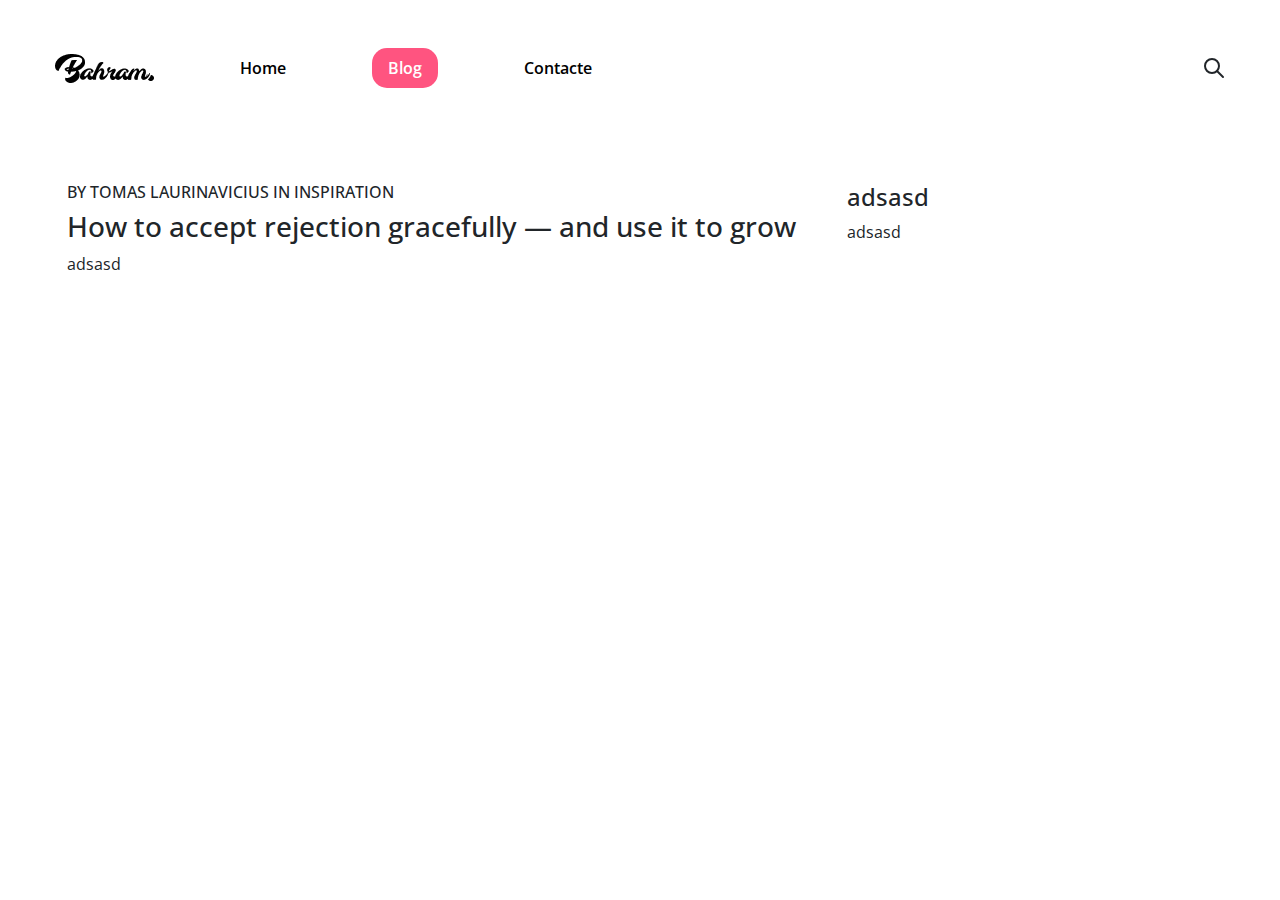
==== blog.html @ 2f78e209 "dia 4" ====
<!DOCTYPE html>
<html lang="en">
<head>
    <meta charset="UTF-8">
    <meta name="viewport" content="width=device-width, initial-scale=1.0">
    <link href="https://cdn.jsdelivr.net/npm/bootstrap@5.3.3/dist/css/bootstrap.min.css" rel="stylesheet" integrity="sha384-QWTKZyjpPEjISv5WaRU9OFeRpok6YctnYmDr5pNlyT2bRjXh0JMhjY6hW+ALEwIH" crossorigin="anonymous">
    <link rel="stylesheet" href="css/style.css">
    <title>Home</title>
</head>
<body>
    <nav class="nav mt-5 mx-auto" style="width: 1171px; top: 58px; height: 35px;">
        <img src="img/practica 2.png" alt="">
        <a class="nav-link" href="index.html">Home</a>
        <a class="nav-link active" href="blog.html">Blog</a>
        <a class="nav-link" href="contacte.html">Contacte</a>
        <svg class="ms-auto" xmlns="http://www.w3.org/2000/svg" width="24" height="24" viewBox="0 0 24 24" fill="none" stroke="currentColor" stroke-width="2" stroke-linecap="round" stroke-linejoin="round" class="icon icon-tabler icons-tabler-outline icon-tabler-search">
            <path stroke="none" d="M0 0h24v24H0z" fill="none" />
            <path d="M10 10m-7 0a7 7 0 1 0 14 0a7 7 0 1 0 -14 0" />
            <path d="M21 21l-6 -6" />
        </svg>
    </nav>
    <div class="container-fluid" style="width: 1171px; height: 484;">
        <div class="row">
            <div class="col-md-8">
                <h6>BY TOMAS LAURINAVICIUS IN INSPIRATION</h6>
                <h1 class="title">How to accept rejection gracefully — and use it to grow</h1>
                <p>adsasd</p>
            </div>
            <div class="col-md-4">
                <h4>adsasd</h4>
                <p>adsasd</p>
        
        </div>
    </div>
</body>
<script src="https://cdn.jsdelivr.net/npm/@popperjs/core@2.11.8/dist/umd/popper.min.js" integrity="sha384-I7E8VVD/ismYTF4hNIPjVp/Zjvgyol6VFvRkX/vR+Vc4jQkC+hVqc2pM8ODewa9r" crossorigin="anonymous"></script>
<script src="https://cdn.jsdelivr.net/npm/bootstrap@5.3.3/dist/js/bootstrap.min.js" integrity="sha384-0pUGZvbkm6XF6gxjEnlmuGrJXVbNuzT9qBBavbLwCsOGabYfZo0T0to5eqruptLy" crossorigin="anonymous"></script>
<script src="js/linkactiu.js"></script>
</html>
---- css/style.css ----
@import url('https://fonts.googleapis.com/css2?family=Caveat:wght@400..700&family=Lato:ital,wght@0,100;0,300;0,400;0,700;0,900;1,100;1,300;1,400;1,700;1,900&family=Open+Sans:ital,wght@0,300..800;1,300..800&family=Roboto:ital,wght@0,100;0,300;0,400;0,500;0,700;0,900;1,100;1,300;1,400;1,500;1,700;1,900&display=swap');
@import url('https://fonts.googleapis.com/css2?family=Caveat:wght@400..700&family=Lato:ital,wght@0,100;0,300;0,400;0,700;0,900;1,100;1,300;1,400;1,700;1,900&family=Lobster&family=Open+Sans:ital,wght@0,300..800;1,300..800&family=Roboto:ital,wght@0,100;0,300;0,400;0,500;0,700;0,900;1,100;1,300;1,400;1,500;1,700;1,900&display=swap');
body{
    font-family: 'Open Sans', sans-serif;
    font-weight: 400;
}

.nav-link{
    text-decoration: none;
    color: #000000  ;
    font-weight: 600;
    margin-left: 70px;
}

.nav-link:hover{
    color: #000000;
}

.title{
    font-size: 28px;
}

h6{
    font-size: 16px;
}

nav{
    
    background-color: #ffffff;
    display: flex;
    align-items: center;
}


.container-fluid{
    margin-top: 100px;
}



.nav-link.active{
    background-color: #FF5480;
    color: #FFFFFF;
    border-radius: 15px;
}
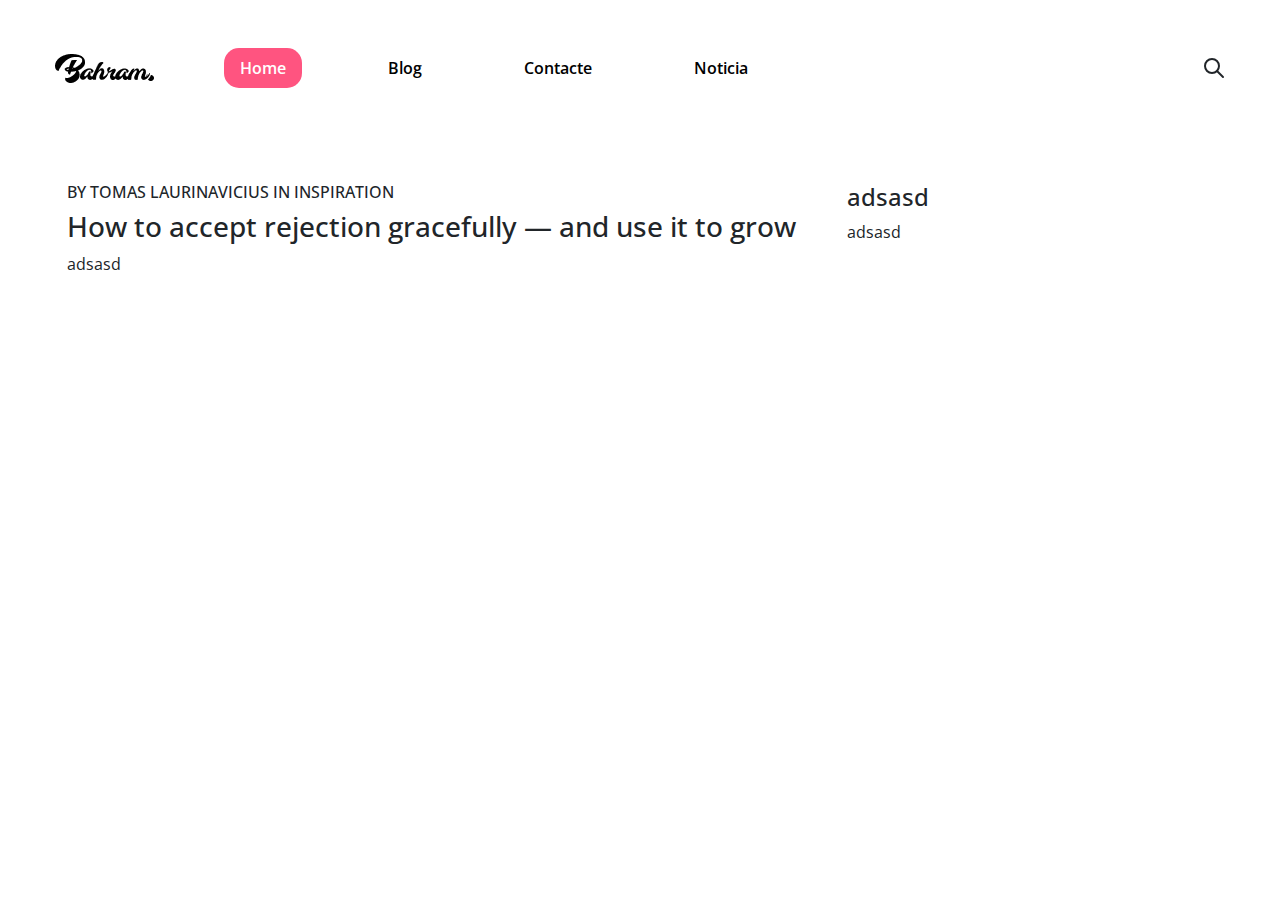
==== commit 99cc58aa: "12/12/24" ====
--- a/blog.html
+++ b/blog.html
@@ -8,16 +8,17 @@
     <title>Home</title>
 </head>
 <body>
-    <nav class="nav mt-5 mx-auto" style="width: 1171px; top: 58px; height: 35px;">
-        <img src="img/practica 2.png" alt="">
-        <a class="nav-link" href="index.html">Home</a>
-        <a class="nav-link active" href="blog.html">Blog</a>
+        <nav class="nav mt-5 mx-auto" style="width: 1171px; top: 58px; height: 35px;">
+        <img src="img/bhram.png" alt="">
+        <a class="nav-link active" href="index.html">Home</a>
+        <a class="nav-link" href="blog.html">Blog</a>
         <a class="nav-link" href="contacte.html">Contacte</a>
+        <a class="nav-link" href="noticia.html">Noticia</a>
         <svg class="ms-auto" xmlns="http://www.w3.org/2000/svg" width="24" height="24" viewBox="0 0 24 24" fill="none" stroke="currentColor" stroke-width="2" stroke-linecap="round" stroke-linejoin="round" class="icon icon-tabler icons-tabler-outline icon-tabler-search">
             <path stroke="none" d="M0 0h24v24H0z" fill="none" />
             <path d="M10 10m-7 0a7 7 0 1 0 14 0a7 7 0 1 0 -14 0" />
             <path d="M21 21l-6 -6" />
-        </svg>
+          </svg>
     </nav>
     <div class="container-fluid" style="width: 1171px; height: 484;">
         <div class="row">
--- a/css/style.css
+++ b/css/style.css
@@ -1,8 +1,8 @@
 @import url('https://fonts.googleapis.com/css2?family=Caveat:wght@400..700&family=Lato:ital,wght@0,100;0,300;0,400;0,700;0,900;1,100;1,300;1,400;1,700;1,900&family=Open+Sans:ital,wght@0,300..800;1,300..800&family=Roboto:ital,wght@0,100;0,300;0,400;0,500;0,700;0,900;1,100;1,300;1,400;1,500;1,700;1,900&display=swap');
-@import url('https://fonts.googleapis.com/css2?family=Caveat:wght@400..700&family=Lato:ital,wght@0,100;0,300;0,400;0,700;0,900;1,100;1,300;1,400;1,700;1,900&family=Lobster&family=Open+Sans:ital,wght@0,300..800;1,300..800&family=Roboto:ital,wght@0,100;0,300;0,400;0,500;0,700;0,900;1,100;1,300;1,400;1,500;1,700;1,900&display=swap');
 body{
     font-family: 'Open Sans', sans-serif;
     font-weight: 400;
+    border-color: #D8D8D8;
 }
 
 .nav-link{
@@ -14,6 +14,11 @@
 
 .nav-link:hover{
     color: #000000;
+}
+
+a{
+    text-decoration: none;
+    color: #9B9B9B;
 }
 
 .title{
@@ -45,3 +50,10 @@
 }
 
 
+.hero{
+    margin-right: 20px !important;
+    color: #FFFFFF;
+    background-image:url(/img/fondo1.png ;
+    background-size: cover;
+    background-position:center ;
+}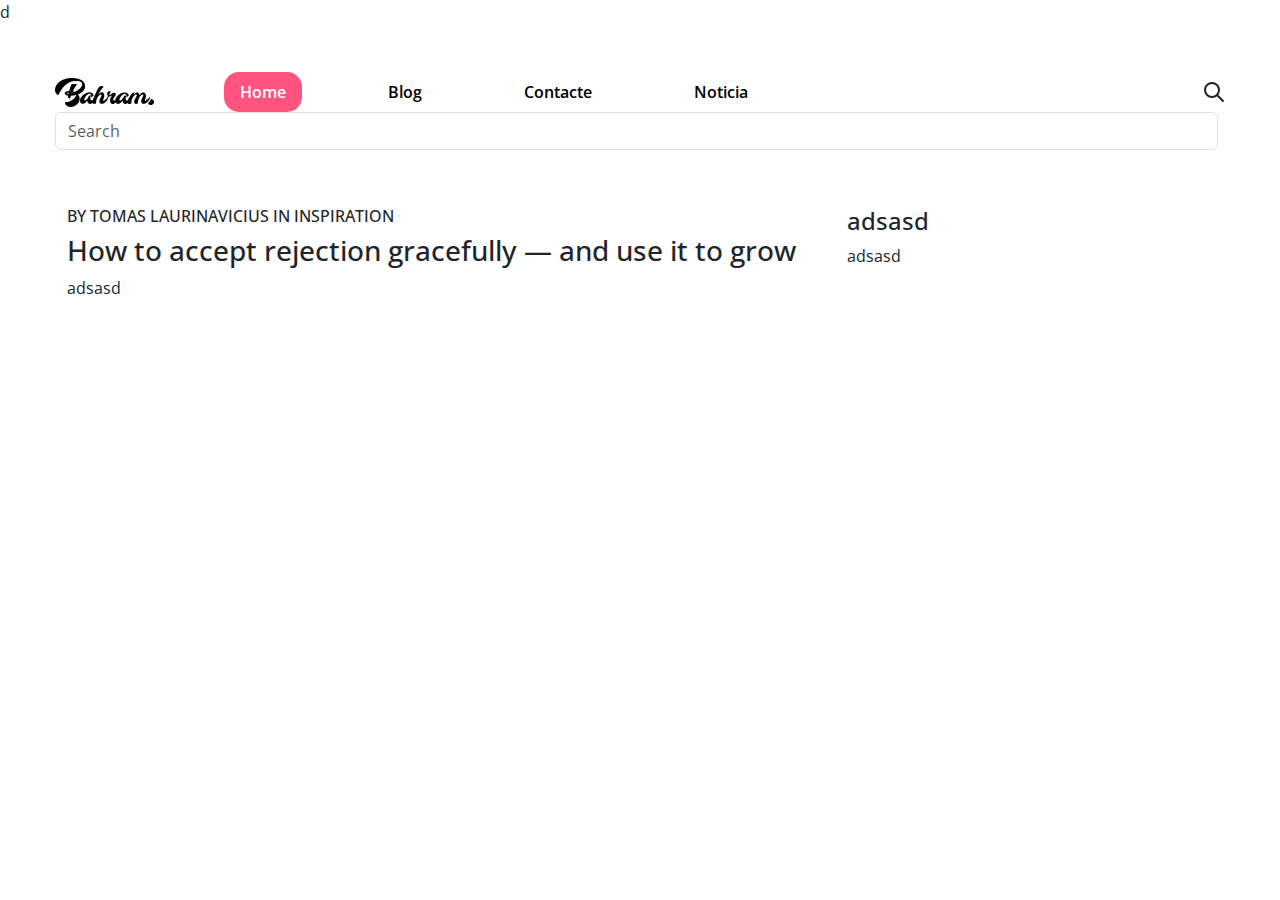
==== commit df4aa4ca: "dde" ====
--- a/blog.html
+++ b/blog.html
@@ -6,8 +6,10 @@
     <link href="https://cdn.jsdelivr.net/npm/bootstrap@5.3.3/dist/css/bootstrap.min.css" rel="stylesheet" integrity="sha384-QWTKZyjpPEjISv5WaRU9OFeRpok6YctnYmDr5pNlyT2bRjXh0JMhjY6hW+ALEwIH" crossorigin="anonymous">
     <link rel="stylesheet" href="css/style.css">
     <title>Home</title>
+    d
 </head>
 <body>
+    
         <nav class="nav mt-5 mx-auto" style="width: 1171px; top: 58px; height: 35px;">
         <img src="img/bhram.png" alt="">
         <a class="nav-link active" href="index.html">Home</a>
@@ -19,6 +21,7 @@
             <path d="M10 10m-7 0a7 7 0 1 0 14 0a7 7 0 1 0 -14 0" />
             <path d="M21 21l-6 -6" />
           </svg>
+          <input class="form-control me-2" type="search" placeholder="Search" aria-label="Search">
     </nav>
     <div class="container-fluid" style="width: 1171px; height: 484;">
         <div class="row">
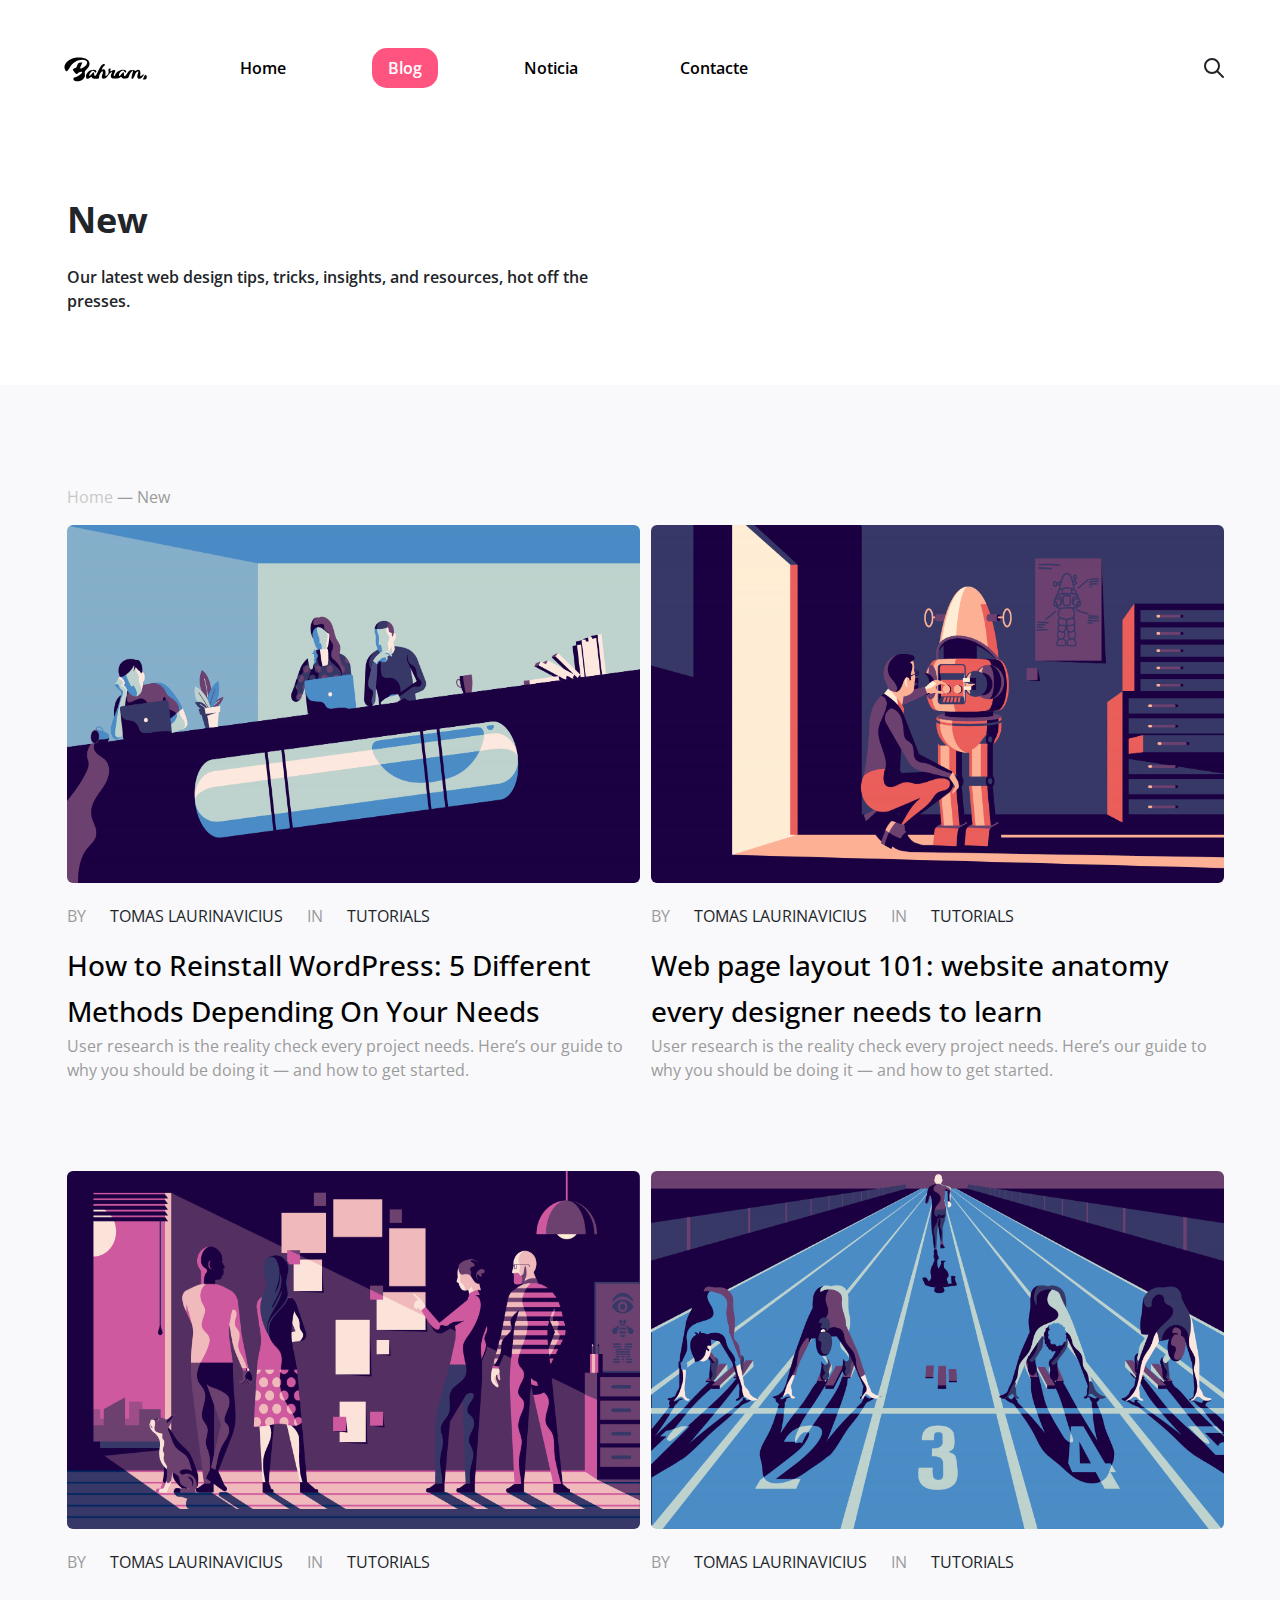
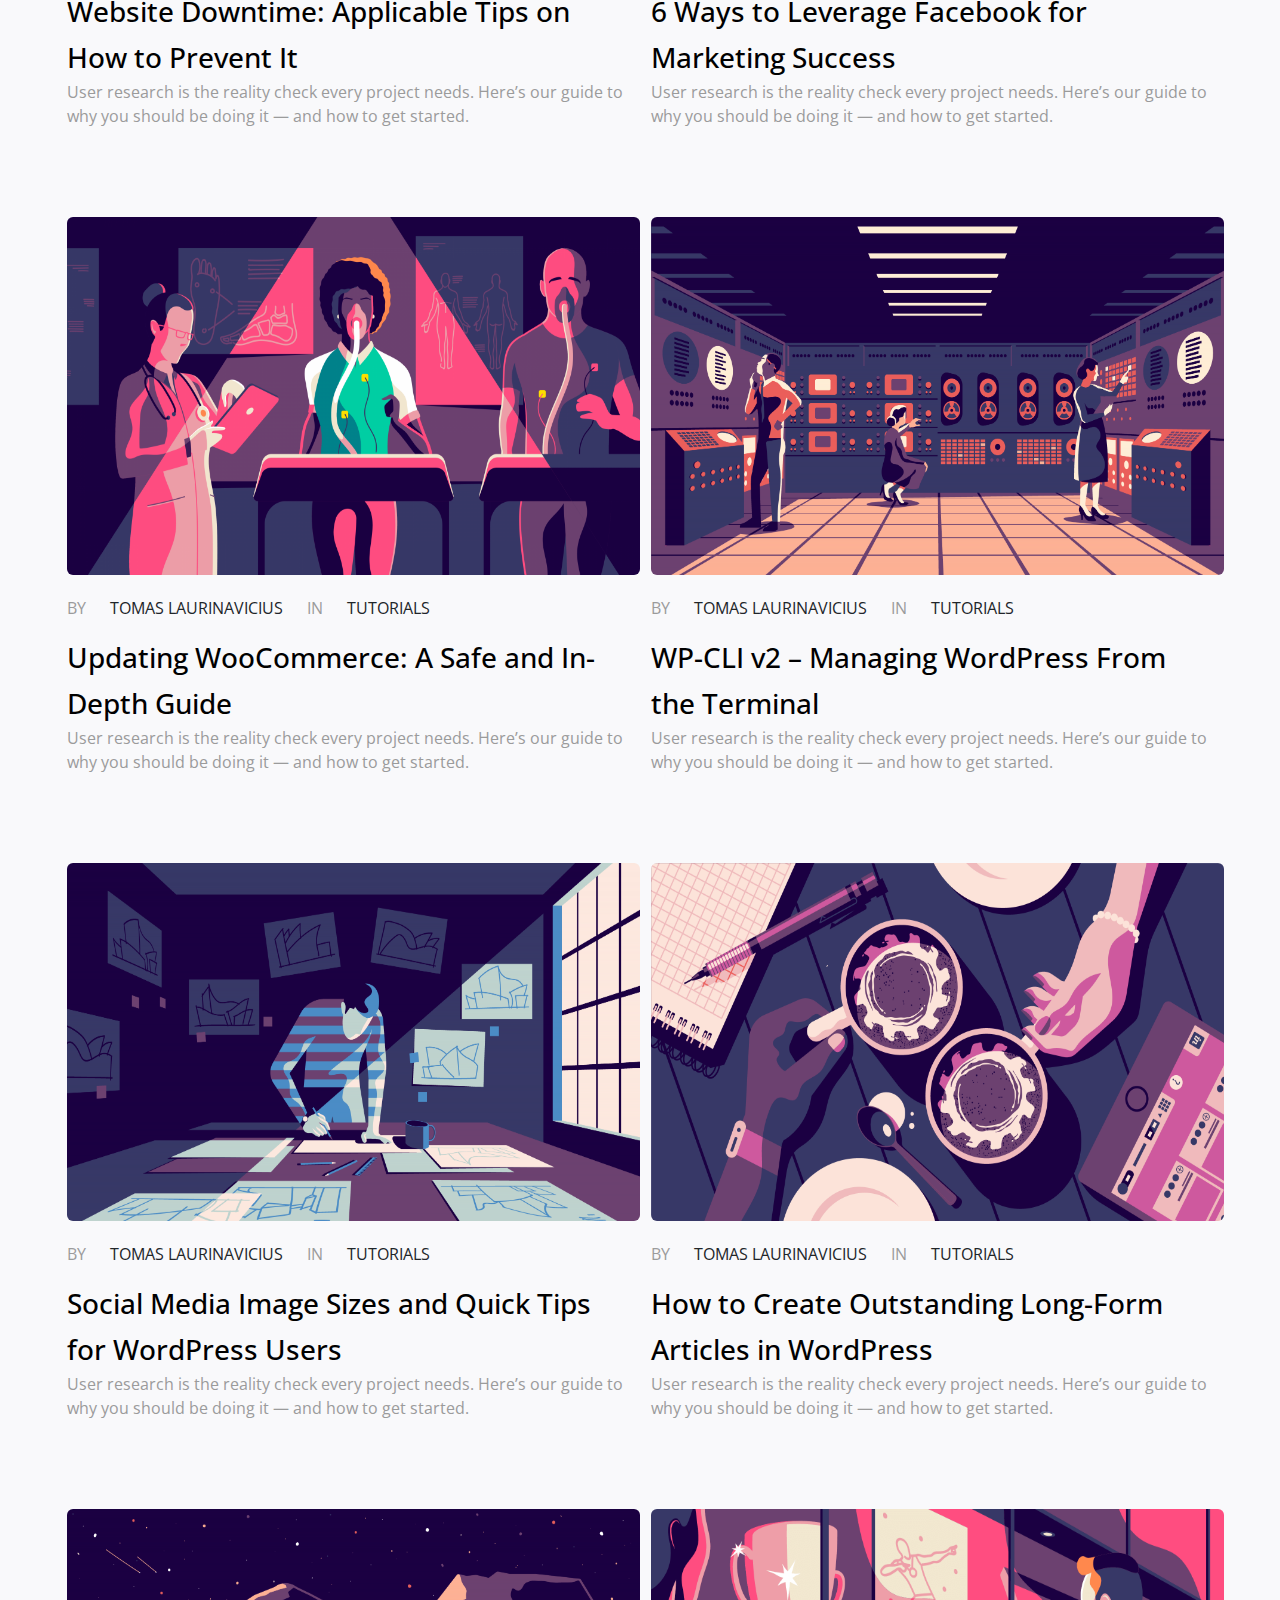
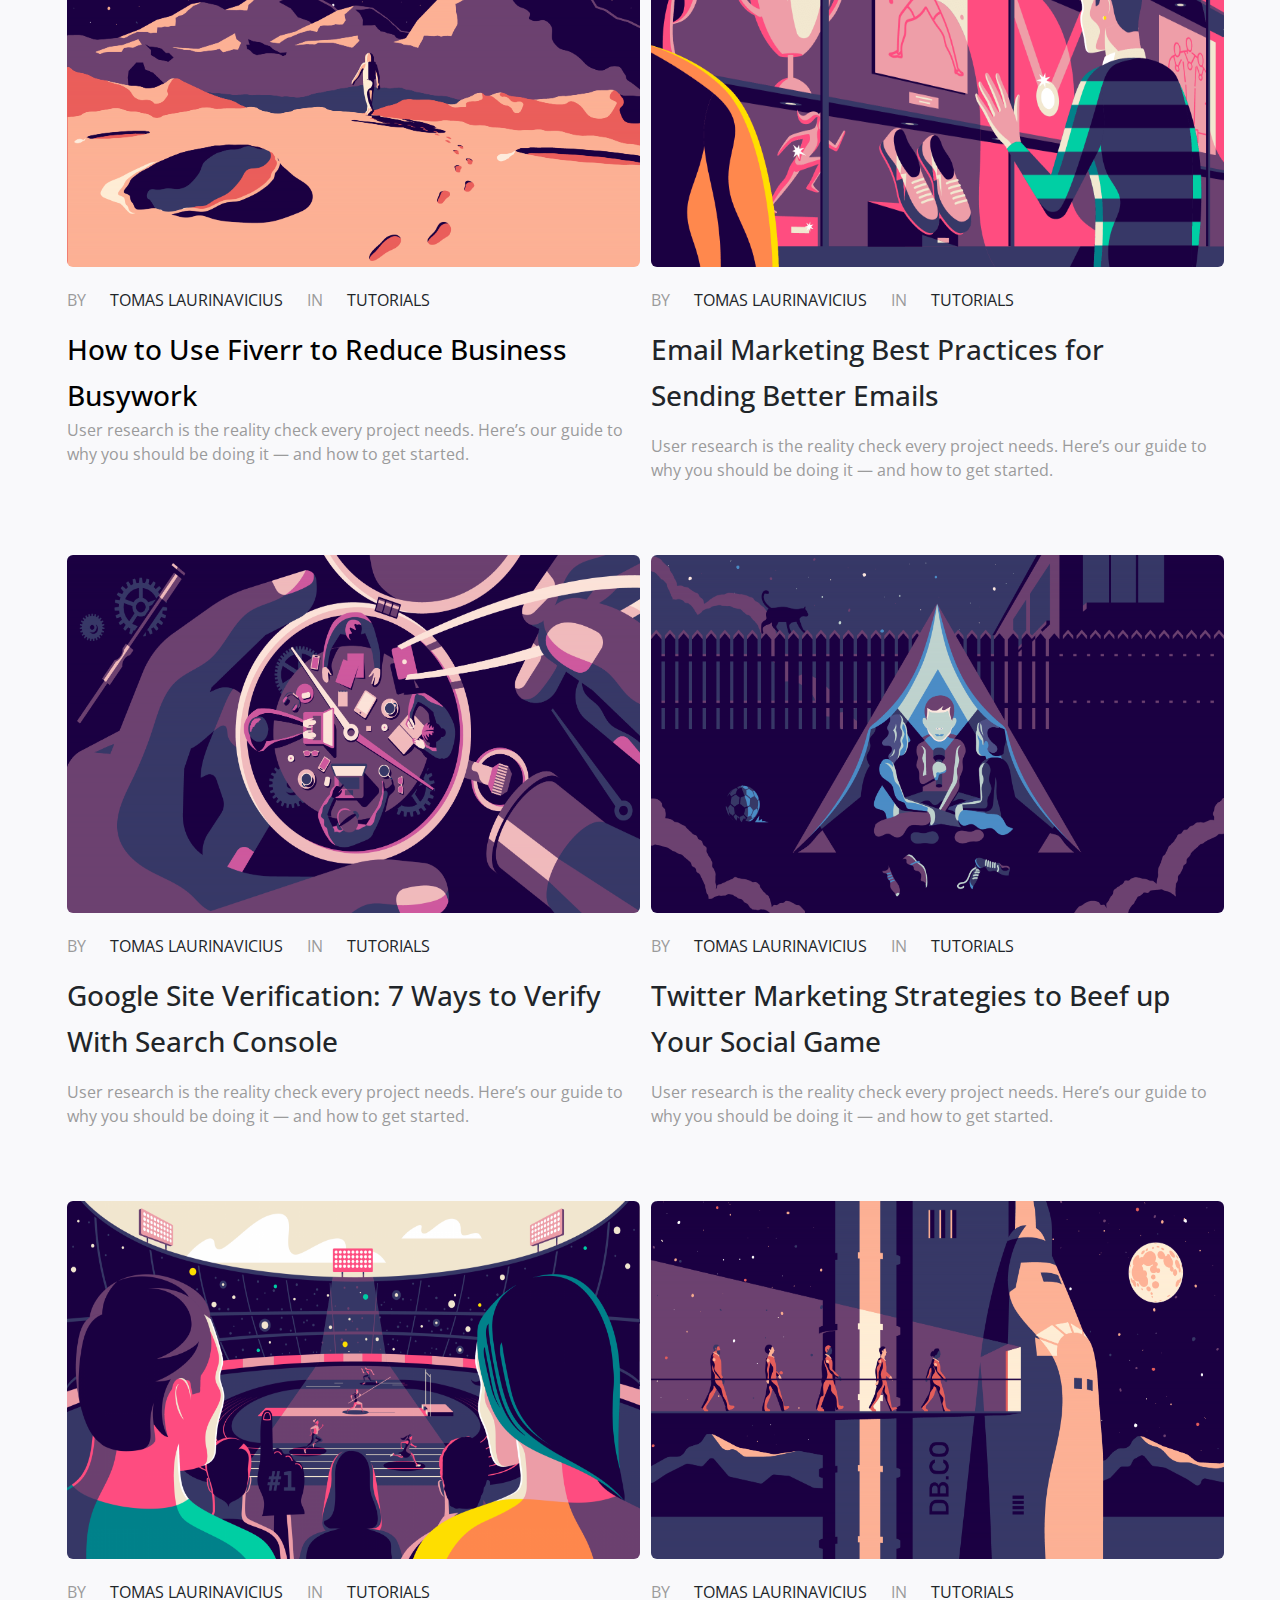
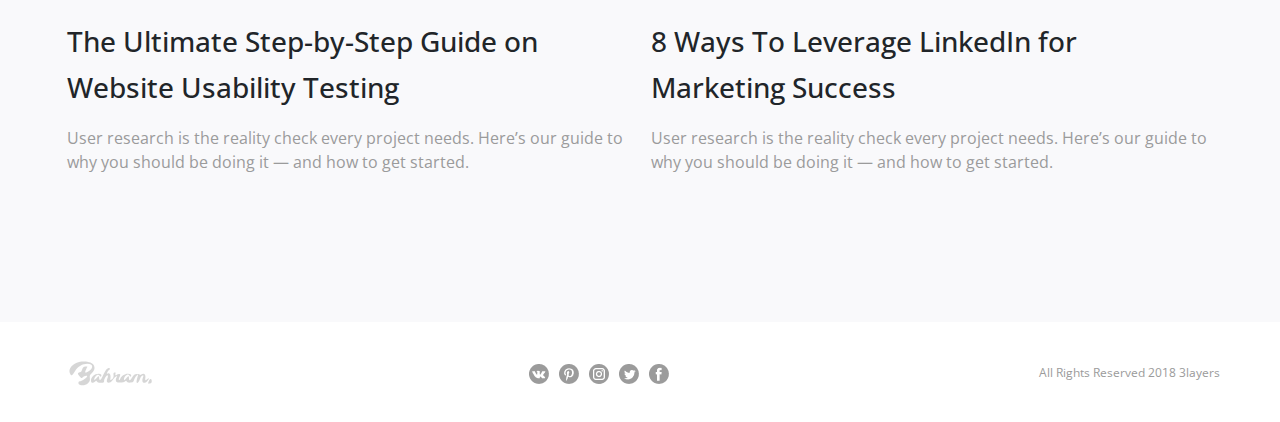
==== commit b0e3aad3: "fin" ====
--- a/blog.html
+++ b/blog.html
@@ -5,37 +5,253 @@
     <meta name="viewport" content="width=device-width, initial-scale=1.0">
     <link href="https://cdn.jsdelivr.net/npm/bootstrap@5.3.3/dist/css/bootstrap.min.css" rel="stylesheet" integrity="sha384-QWTKZyjpPEjISv5WaRU9OFeRpok6YctnYmDr5pNlyT2bRjXh0JMhjY6hW+ALEwIH" crossorigin="anonymous">
     <link rel="stylesheet" href="css/style.css">
-    <title>Home</title>
-    d
+    <title>Blog</title>
 </head>
 <body>
-    
-        <nav class="nav mt-5 mx-auto" style="width: 1171px; top: 58px; height: 35px;">
-        <img src="img/bhram.png" alt="">
-        <a class="nav-link active" href="index.html">Home</a>
-        <a class="nav-link" href="blog.html">Blog</a>
-        <a class="nav-link" href="contacte.html">Contacte</a>
-        <a class="nav-link" href="noticia.html">Noticia</a>
-        <svg class="ms-auto" xmlns="http://www.w3.org/2000/svg" width="24" height="24" viewBox="0 0 24 24" fill="none" stroke="currentColor" stroke-width="2" stroke-linecap="round" stroke-linejoin="round" class="icon icon-tabler icons-tabler-outline icon-tabler-search">
-            <path stroke="none" d="M0 0h24v24H0z" fill="none" />
-            <path d="M10 10m-7 0a7 7 0 1 0 14 0a7 7 0 1 0 -14 0" />
-            <path d="M21 21l-6 -6" />
-          </svg>
-          <input class="form-control me-2" type="search" placeholder="Search" aria-label="Search">
-    </nav>
-    <div class="container-fluid" style="width: 1171px; height: 484;">
-        <div class="row">
-            <div class="col-md-8">
-                <h6>BY TOMAS LAURINAVICIUS IN INSPIRATION</h6>
-                <h1 class="title">How to accept rejection gracefully — and use it to grow</h1>
-                <p>adsasd</p>
-            </div>
-            <div class="col-md-4">
-                <h4>adsasd</h4>
-                <p>adsasd</p>
-        
+    <header class="mt-0 pb-5">
+        <nav class="nav mx-auto pt-5 " style="max-width: 1171px; top: 58px; height: 35px;">
+            <svg version="1.0" xmlns="http://www.w3.org/2000/svg"
+                width="99px" height="29px" viewBox="0 0 111.000000 35.000000"
+                preserveAspectRatio="xMidYMid meet">
+                <g transform="translate(0.000000,35.000000) scale(0.100000,-0.100000)"
+                fill="#000000" stroke="none">
+                <path d="M160 294 c-70 -30 -105 -88 -80 -133 16 -30 24 -27 58 28 35 58 91
+                91 150 91 73 0 79 -54 11 -94 -37 -22 -47 -15 -28 21 7 16 15 32 17 36 2 5 -9
+                7 -24 5 -22 -2 -30 -10 -38 -35 -5 -18 -14 -33 -20 -33 -6 0 -17 -4 -25 -9
+                -12 -8 -10 -15 12 -40 20 -24 28 -28 34 -18 4 8 20 17 35 21 22 5 26 3 22 -9
+                -7 -18 -66 -55 -88 -55 -21 0 -21 -36 0 -44 33 -13 72 -5 99 19 22 22 26 32
+                23 63 -4 30 0 40 19 56 54 42 49 106 -12 131 -44 19 -120 18 -165 -1z"/>
+                <path d="M517 212 c-9 -10 -28 -44 -42 -75 -24 -56 -45 -68 -45 -26 0 26 -6
+                24 -35 -8 -28 -32 -35 -12 -9 25 18 26 39 28 52 6 6 -11 11 -13 16 -5 24 39
+                -59 43 -98 5 -45 -45 -23 -112 23 -70 16 15 19 15 24 1 4 -10 20 -15 47 -15
+                36 0 40 3 40 24 0 25 34 75 44 65 4 -3 2 -19 -4 -34 -6 -16 -9 -34 -6 -42 9
+                -22 43 -15 65 14 34 46 41 53 53 53 7 0 6 -5 -2 -14 -6 -8 -10 -25 -8 -38 3
+                -20 9 -23 48 -24 26 -1 52 4 61 13 14 12 17 12 22 -1 4 -10 18 -15 43 -13 33
+                2 39 6 46 33 4 17 17 39 29 50 22 19 22 19 15 -6 -4 -14 -10 -37 -13 -52 -9
+                -45 21 -34 37 14 9 24 22 44 32 46 15 3 15 -1 6 -26 -21 -55 12 -82 52 -42 25
+                25 27 49 2 27 -26 -24 -29 -22 -24 18 5 40 -18 56 -49 36 -11 -6 -19 -7 -19
+                -1 0 5 -15 9 -34 8 -29 -1 -38 -7 -56 -40 -25 -44 -40 -49 -40 -13 0 32 -5 31
+                -35 -2 -23 -26 -24 -27 -25 -7 0 22 28 54 48 54 6 0 15 -7 20 -16 6 -11 11
+                -13 16 -5 12 19 -3 31 -38 31 -37 0 -81 -30 -91 -60 -4 -11 -11 -18 -16 -15
+                -5 4 -2 19 6 36 14 27 14 30 0 36 -9 3 -21 1 -28 -6 -17 -17 -26 -13 -20 9 4
+                16 2 19 -12 14 -11 -5 -15 -14 -11 -27 6 -24 -7 -52 -28 -60 -12 -5 -14 0 -9
+                23 6 34 -11 62 -34 53 -13 -5 -13 -3 -4 15 6 11 16 24 21 27 6 3 10 10 10 16
+                0 15 -26 10 -43 -9z"/>
+                <path d="M1032 75 c-16 -35 -15 -37 11 -33 16 2 22 10 22 27 0 34 -19 37 -33
+                6z"/>
+                </g>
+            </svg>
+            <a class="nav-link" href="index.html">Home</a>
+            <a class="nav-link active" href="blog.html">Blog</a>
+            <a class="nav-link" href="noticia.html">Noticia</a>
+            <a class="nav-link" href="contacte.html">Contacte</a>
+            <svg class="ms-auto" xmlns="http://www.w3.org/2000/svg" width="24" height="24" viewBox="0 0 24 24" fill="none" stroke="currentColor" stroke-width="2" stroke-linecap="round" stroke-linejoin="round" class="icon icon-tabler icons-tabler-outline icon-tabler-search">
+                <path stroke="none" d="M0 0h24v24H0z" fill="none" />
+                <path d="M10 10m-7 0a7 7 0 1 0 14 0a7 7 0 1 0 -14 0" />
+                <path d="M21 21l-6 -6" />
+              </svg>
+        </nav>
+        <div class="container-fluid  pb-2" style="width: 1171px; margin-top: 150px;">
+            <h2 class="mb-4">New</h2>   
+            <p style="font-weight: 600; width: 585px;">Our latest web design tips, tricks, insights, and resources, hot off the presses.</p>
+        </div>
+    </header>
+    <div class="container-fluid" style="max-width: 1171px; ">
+        <p style="color: #C8C8C8;">Home  <span style="color: var(--gray);">—  New   </span></p>
+        <div class="row" style="max-width: 1169px; height: 621px; margin-bottom: 25px;">
+            <div class="col-md-6">
+                <div class="img">
+                    <img src="img/primera.png" alt="..." class="rounded" style="max-width: 573px; height: 358px;">
+                </div>
+                <div class="body mt-4">
+                    <h5 class="card-title mb-3" style="font-size: 16px;"><span class="ms-0">BY</span> TOMAS LAURINAVICIUS <span>IN</span> TUTORIALS</h5>
+                    <a href="noticia.html" class="card-text mb-3" style="color: black; font-size: 28px; font-weight: 500;  line-height: 46px;">How to Reinstall WordPress: 5 Different Methods Depending On Your Needs</a>
+                    <p class="card-text" style="color: var(--gray);">User research is the reality check every project needs. Here’s our guide to why you should be doing it — and how to get started.</></p>
+                </div>
+            </div>
+            <div class="col-md-6">
+                <div class="img">
+                    <img src="img/segona.png" alt="..." class="rounded" style="max-width: 573px; height: 358px;">
+                </div>
+                <div class="body mt-4">
+                    <h5 class="card-title mb-3" style="font-size: 16px;"><span class="ms-0">BY</span> TOMAS LAURINAVICIUS <span>IN</span> TUTORIALS</h5>
+                    <a href="noticia.html" class="card-text mb-3" style="color: black; font-size: 28px; font-weight: 500;  line-height: 46px;">Web page layout 101: website anatomy every designer needs to learn</a>
+                    <p class="card-text" style="color: var(--gray);">User research is the reality check every project needs. Here’s our guide to why you should be doing it — and how to get started.</></p>
+                </div>
+             </div>
+        </div>
+        <div class="row" style="max-width: 1169px; height: 621px; margin-bottom: 25px;">
+            <div class="col-md-6">
+                <div class="img">
+                    <img src="img/tercera.png" alt="..." class="rounded" style="max-width: 573px; height: 358px;">
+                </div>
+                <div class="body mt-4">
+                    <h5 class="card-title mb-3" style="font-size: 16px;"><span class="ms-0">BY</span> TOMAS LAURINAVICIUS <span>IN</span> TUTORIALS</h5>
+                    <a href="noticia.html" class="card-text mb-3" style="color: black; font-size: 28px; font-weight: 500;  line-height: 46px;">Website Downtime: Applicable Tips on How to Prevent It</a>
+                    <p class="card-text" style="color: var(--gray);">User research is the reality check every project needs. Here’s our guide to why you should be doing it — and how to get started.</></p>
+                </div>
+            </div>
+            <div class="col-md-6">
+                <div class="img">
+                    <img src="img/quarta.png" alt="..." class="rounded" style="max-width: 573px; height: 358px;">
+                </div>
+                <div class="body mt-4">
+                    <h5 class="card-title mb-3" style="font-size: 16px;"><span class="ms-0">BY</span> TOMAS LAURINAVICIUS <span>IN</span> TUTORIALS</h5>
+                    <a href="noticia.html" class="card-text mb-3" style="color: black; font-size: 28px; font-weight: 500;  line-height: 46px;">6 Ways to Leverage Facebook for Marketing Success</a>
+                    <p class="card-text" style="color: var(--gray);">User research is the reality check every project needs. Here’s our guide to why you should be doing it — and how to get started.</></p>
+                </div>
+             </div>
+        </div>
+        <div class="row" style="max-width: 1169px; height: 621px; margin-bottom: 25px;">
+            <div class="col-md-6">
+                <div class="img">
+                    <img src="img/quinta.png" alt="..." class="rounded" style="max-width: 573px; height: 358px;">
+                </div>
+                <div class="body mt-4">
+                    <h5 class="card-title mb-3" style="font-size: 16px;"><span class="ms-0">BY</span> TOMAS LAURINAVICIUS <span>IN</span> TUTORIALS</h5>
+                    <a href="noticia.html" class="card-text mb-3" style="color: black; font-size: 28px; font-weight: 500;  line-height: 46px;">Updating WooCommerce: A Safe and In-Depth Guide</a>
+                    <p class="card-text" style="color: var(--gray);">User research is the reality check every project needs. Here’s our guide to why you should be doing it — and how to get started.</></p>
+                </div>
+            </div>
+            <div class="col-md-6">
+                <div class="img">
+                    <img src="img/sexta.png" alt="..." class="rounded" style="max-width: 573px; height: 358px;">
+                </div>
+                <div class="body mt-4">
+                    <h5 class="card-title mb-3" style="font-size: 16px;"><span class="ms-0">BY</span> TOMAS LAURINAVICIUS <span>IN</span> TUTORIALS</h5>
+                    <a href="noticia.html" class="card-text mb-3" style="color: black; font-size: 28px; font-weight: 500;  line-height: 46px;">WP-CLI v2 – Managing WordPress From the Terminal</a>
+                    <p class="card-text" style="color: var(--gray);">User research is the reality check every project needs. Here’s our guide to why you should be doing it — and how to get started.</></p>
+                </div>
+             </div>
+        </div>
+        <div class="row" style="max-width: 1169px; height: 621px; margin-bottom: 25px;">
+            <div class="col-md-6">
+                <div class="img">
+                    <img src="img/septima.png" alt="..." class="rounded" style="max-width: 573px; height: 358px;">
+                </div>
+                <div class="body mt-4">
+                    <h5 class="card-title mb-3" style="font-size: 16px;"><span class="ms-0">BY</span> TOMAS LAURINAVICIUS <span>IN</span> TUTORIALS</h5>
+                    <a href="noticia.html" class="card-text mb-3" style="color: black; font-size: 28px; font-weight: 500;  line-height: 46px;">Social Media Image Sizes and Quick Tips for WordPress Users</a>
+                    <p class="card-text" style="color: var(--gray);">User research is the reality check every project needs. Here’s our guide to why you should be doing it — and how to get started.</></p>
+                </div>
+            </div>
+            <div class="col-md-6">
+                <div class="img">
+                    <img src="img/octava.png" alt="..." class="rounded" style="max-width: 573px; height: 358px;">
+                </div>
+                <div class="body mt-4">
+                    <h5 class="card-title mb-3" style="font-size: 16px;"><span class="ms-0">BY</span> TOMAS LAURINAVICIUS <span>IN</span> TUTORIALS</h5>
+                    <a href="noticia.html" class="card-text mb-3" style="color: black; font-size: 28px; font-weight: 500;  line-height: 46px;">How to Create Outstanding Long-Form Articles in WordPress</a>
+                    <p class="card-text" style="color: var(--gray);">User research is the reality check every project needs. Here’s our guide to why you should be doing it — and how to get started.</></p>
+                </div>
+             </div>
+        </div>
+        <div class="row" style="max-width: 1169px; height: 621px; margin-bottom: 25px;">
+            <div class="col-md-6">
+                <div class="img">
+                    <img src="img/novena.png" alt="..." class="rounded" style="max-width: 573px; height: 358px;">
+                </div>
+                <div class="body mt-4">
+                    <h5 class="card-title mb-3" style="font-size: 16px;"><span class="ms-0">BY</span> TOMAS LAURINAVICIUS <span>IN</span> TUTORIALS</h5>
+                    <a href="noticia.html" class="card-text mb-3" style="color: black; font-size: 28px; font-weight: 500;  line-height: 46px;">How to Use Fiverr to Reduce Business Busywork</a>
+                    <p class="card-text" style="color: var(--gray);">User research is the reality check every project needs. Here’s our guide to why you should be doing it — and how to get started.</></p>
+                </div>
+            </div>
+            <div class="col-md-6">
+                <div class="img">
+                    <img src="img/decima.png" alt="..." class="rounded" style="max-width: 573px; height: 358px;">
+                </div>
+                <div class="body mt-4">
+                    <h5 class="card-title mb-3" style="font-size: 16px;"><span class="ms-0">BY</span> TOMAS LAURINAVICIUS <span>IN</span> TUTORIALS</h5>
+                    <h3 class="card-text mb-3" style="line-height: 46px;">Email Marketing Best Practices for Sending Better Emails</h3>
+                    <p class="card-text" style="color: var(--gray);">User research is the reality check every project needs. Here’s our guide to why you should be doing it — and how to get started.</></p>
+                </div>
+             </div>
+        </div>
+        <div class="row" style="max-width: 1169px; height: 621px; margin-bottom: 25px;">
+            <div class="col-md-6">
+                <div class="img">
+                    <img src="img/onceaba.png" alt="..." class="rounded" style="max-width: 573px; height: 358px;">
+                </div>
+                <div class="body mt-4">
+                    <h5 class="card-title mb-3" style="font-size: 16px;"><span class="ms-0">BY</span> TOMAS LAURINAVICIUS <span>IN</span> TUTORIALS</h5>
+                    <h3 class="card-text mb-3" style="line-height: 46px;">Google Site Verification: 7 Ways to Verify With Search Console</h3>
+                    <p class="card-text" style="color: var(--gray);">User research is the reality check every project needs. Here’s our guide to why you should be doing it — and how to get started.</></p>
+                </div>
+            </div>
+            <div class="col-md-6">
+                <div class="img">
+                    <img src="img/doceaba.png" alt="..." class="rounded" style="max-width: 573px; height: 358px;">
+                </div>
+                <div class="body mt-4">
+                    <h5 class="card-title mb-3" style="font-size: 16px;"><span class="ms-0">BY</span> TOMAS LAURINAVICIUS <span>IN</span> TUTORIALS</h5>
+                    <h3 class="card-text mb-3" style="line-height: 46px;">Twitter Marketing Strategies to Beef up Your Social Game</h3>
+                    <p class="card-text" style="color: var(--gray);">User research is the reality check every project needs. Here’s our guide to why you should be doing it — and how to get started.</></p>
+                </div>
+             </div>
+        </div>
+        <div class="row" style="max-width: 1169px; height: 621px; margin-bottom: 100px;">
+            <div class="col-md-6">
+                <div class="img">
+                    <img src="img/treceaba.png" alt="..." class="rounded" style="max-width: 573px; height: 358px;">
+                </div>
+                <div class="body mt-4">
+                    <h5 class="card-title mb-3" style="font-size: 16px;"><span class="ms-0">BY</span> TOMAS LAURINAVICIUS <span>IN</span> TUTORIALS</h5>
+                    <h3 class="card-text mb-3" style="line-height: 46px;">The Ultimate Step-by-Step Guide on Website Usability Testing</h3>
+                    <p class="card-text" style="color: var(--gray);">User research is the reality check every project needs. Here’s our guide to why you should be doing it — and how to get started.</></p>
+                </div>
+            </div>
+            <div class="col-md-6">
+                <div class="img">
+                    <img src="img/catorceaba.png" alt="..." class="rounded" style="max-width: 573px; height: 358px;">
+                </div>
+                <div class="body mt-4">
+                    <h5 class="card-title mb-3" style="font-size: 16px;"><span class="ms-0">BY</span> TOMAS LAURINAVICIUS <span>IN</span> TUTORIALS</h5>
+                    <h3 class="card-text mb-3" style="line-height: 46px;">8 Ways To Leverage LinkedIn for Marketing Success</h3>
+                    <p class="card-text" style="color: var(--gray);">User research is the reality check every project needs. Here’s our guide to why you should be doing it — and how to get started.</></p>
+                </div>
+             </div>
         </div>
     </div>
+    <footer class="mb-auto" style="height: 100px;">
+        <div class="footer-content mt-3">
+            <svg version="1.0" xmlns="http://www.w3.org/2000/svg"
+            width="99px" height="29px" viewBox="0 0 111.000000 35.000000"
+            preserveAspectRatio="xMidYMid meet">
+            <g transform="translate(0.000000,35.000000) scale(0.100000,-0.100000)"
+            fill="#CCCC" stroke="none">
+            <path d="M160 294 c-70 -30 -105 -88 -80 -133 16 -30 24 -27 58 28 35 58 91
+            91 150 91 73 0 79 -54 11 -94 -37 -22 -47 -15 -28 21 7 16 15 32 17 36 2 5 -9
+            7 -24 5 -22 -2 -30 -10 -38 -35 -5 -18 -14 -33 -20 -33 -6 0 -17 -4 -25 -9
+            -12 -8 -10 -15 12 -40 20 -24 28 -28 34 -18 4 8 20 17 35 21 22 5 26 3 22 -9
+            -7 -18 -66 -55 -88 -55 -21 0 -21 -36 0 -44 33 -13 72 -5 99 19 22 22 26 32
+            23 63 -4 30 0 40 19 56 54 42 49 106 -12 131 -44 19 -120 18 -165 -1z"/>
+            <path d="M517 212 c-9 -10 -28 -44 -42 -75 -24 -56 -45 -68 -45 -26 0 26 -6
+            24 -35 -8 -28 -32 -35 -12 -9 25 18 26 39 28 52 6 6 -11 11 -13 16 -5 24 39
+            -59 43 -98 5 -45 -45 -23 -112 23 -70 16 15 19 15 24 1 4 -10 20 -15 47 -15
+            36 0 40 3 40 24 0 25 34 75 44 65 4 -3 2 -19 -4 -34 -6 -16 -9 -34 -6 -42 9
+            -22 43 -15 65 14 34 46 41 53 53 53 7 0 6 -5 -2 -14 -6 -8 -10 -25 -8 -38 3
+            -20 9 -23 48 -24 26 -1 52 4 61 13 14 12 17 12 22 -1 4 -10 18 -15 43 -13 33
+            2 39 6 46 33 4 17 17 39 29 50 22 19 22 19 15 -6 -4 -14 -10 -37 -13 -52 -9
+            -45 21 -34 37 14 9 24 22 44 32 46 15 3 15 -1 6 -26 -21 -55 12 -82 52 -42 25
+            25 27 49 2 27 -26 -24 -29 -22 -24 18 5 40 -18 56 -49 36 -11 -6 -19 -7 -19
+            -1 0 5 -15 9 -34 8 -29 -1 -38 -7 -56 -40 -25 -44 -40 -49 -40 -13 0 32 -5 31
+            -35 -2 -23 -26 -24 -27 -25 -7 0 22 28 54 48 54 6 0 15 -7 20 -16 6 -11 11
+            -13 16 -5 12 19 -3 31 -38 31 -37 0 -81 -30 -91 -60 -4 -11 -11 -18 -16 -15
+            -5 4 -2 19 6 36 14 27 14 30 0 36 -9 3 -21 1 -28 -6 -17 -17 -26 -13 -20 9 4
+            16 2 19 -12 14 -11 -5 -15 -14 -11 -27 6 -24 -7 -52 -28 -60 -12 -5 -14 0 -9
+            23 6 34 -11 62 -34 53 -13 -5 -13 -3 -4 15 6 11 16 24 21 27 6 3 10 10 10 16
+            0 15 -26 10 -43 -9z"/>
+            <path d="M1032 75 c-16 -35 -15 -37 11 -33 16 2 22 10 22 27 0 34 -19 37 -33
+            6z"/>
+            </g>
+        </svg>
+          <div class="social-icons">
+            <img src="img/Social Media.png" alt="">
+          </div>
+          <div class="footer-rights">All Rights Reserved 2018 3layers</div>
+        </div>
+      </footer>
 </body>
 <script src="https://cdn.jsdelivr.net/npm/@popperjs/core@2.11.8/dist/umd/popper.min.js" integrity="sha384-I7E8VVD/ismYTF4hNIPjVp/Zjvgyol6VFvRkX/vR+Vc4jQkC+hVqc2pM8ODewa9r" crossorigin="anonymous"></script>
 <script src="https://cdn.jsdelivr.net/npm/bootstrap@5.3.3/dist/js/bootstrap.min.js" integrity="sha384-0pUGZvbkm6XF6gxjEnlmuGrJXVbNuzT9qBBavbLwCsOGabYfZo0T0to5eqruptLy" crossorigin="anonymous"></script>
--- a/css/style.css
+++ b/css/style.css
@@ -1,8 +1,16 @@
 @import url('https://fonts.googleapis.com/css2?family=Caveat:wght@400..700&family=Lato:ital,wght@0,100;0,300;0,400;0,700;0,900;1,100;1,300;1,400;1,700;1,900&family=Open+Sans:ital,wght@0,300..800;1,300..800&family=Roboto:ital,wght@0,100;0,300;0,400;0,500;0,700;0,900;1,100;1,300;1,400;1,500;1,700;1,900&display=swap');
+
+:root{
+    --pink: #FF5480;
+    --gray: #9B9B9B;
+    --blue: #27AEFF;
+}
+
 body{
     font-family: 'Open Sans', sans-serif;
     font-weight: 400;
     border-color: #D8D8D8;
+    background-color: #F9F9FB;
 }
 
 .nav-link{
@@ -10,6 +18,12 @@
     color: #000000  ;
     font-weight: 600;
     margin-left: 70px;
+    
+}
+
+h2{
+    font-size: 36px;
+    font-weight: 700;
 }
 
 .nav-link:hover{
@@ -41,19 +55,223 @@
     margin-top: 100px;
 }
 
+.container-fluid h4{
+    font-weight: 700;
+}
+
 
 
 .nav-link.active{
-    background-color: #FF5480;
+    background-color: var(--pink);
     color: #FFFFFF;
     border-radius: 15px;
 }
 
-
-.hero{
-    margin-right: 20px !important;
-    color: #FFFFFF;
-    background-image:url(/img/fondo1.png ;
-    background-size: cover;
-    background-position:center ;
+.hero-section {
+    position: relative;
+    width: 773px;
+    height: 484px;
+    display: flex;
+    color: white;
+    font-family: 'Open', sans-serif;
+  }
+
+  .background-image {
+    border-radius: 10px;
+    position: absolute;
+    top: 0;
+    left: 0;
+    width: 100%;
+    height: 100%;
+    object-fit: cover; /* Para ajustar la imagen */
+    z-index: 1;
+  }
+
+  .overlay {
+    border-radius: 10px;
+    position: absolute;
+    top: 0;
+    left: 0;
+    width: 100%;
+    height: 100%;
+    background-color: rgba(27, 0, 66,0.8); /* Cambia el color y la opacidad */
+    z-index: 2;
+  }
+  
+  .content {
+    width: 668px;
+    height: 236px;
+    line-height: 2;
+    font-family: 'Open Sans', sans-serif;
+    color: #FFFFFF;
+    z-index: 3; /* Se asegura que esté sobre la imagen y el overlay */
+    padding: 20px;
+  }
+
+  .content h1 {
+    font-size: 28px;
+    font-weight: 600;
+  }
+
+/*Reading Lists*/
+
+.reading-lists{
+    margin-top: 100px;
+    font-size: 28px;
+}
+
+.reading-lists a{
+    font-size: 16px;
+    text-decoration: none;
+    color: var(--pink);
+}
+
+.reading-lists h2{
+    font-weight: 700;
+}
+
+.targetes{
+    color: #111210;
+    justify-content: space-between;
+}
+
+.targetes img{
+    width: 197px;
+    height: 225px;
+}
+
+.targetes p{
+    font-size: 24px;
+}
+
+.drag-right img{
+    width: 32px;
+    height: 32px;
+}
+
+.drag-right{
+    align-items: center;
+    display: flex;
+}
+
+/*Popular*/
+
+
+.popular-image{
+    border-radius: 10px;
+    position: absolute;
+    top: 0;
+    left: 0;
+    width: 100%;
+    height: 100%;
+    object-fit: cover; /* Para ajustar la imagen */
+    z-index: 1;
+}
+
+.hero-section-popular{
+    position: relative;
+    width: 773px;
+    height: 484px;
+    display: flex;
+    color: white;
+    font-family: 'Open', sans-serif;
+}
+
+.content-popular{
+    width: 668px;
+    height: 236px;
+    line-height: 2;
+    font-family: 'Open Sans', sans-serif;
+    color: #FFFFFF;
+    z-index: 3; /* Se asegura que esté sobre la imagen y el overlay */
+    padding: 20px;
+
+}
+
+.content-popular h3{
+    font-size: 28px;
+    font-weight: 600;
+    line-height: 46px;
+}
+
+.margin-content{
+    margin-top: 100px;
+}
+
+/*Cards*/
+
+.card-content h3{
+font-size: 16px;
+}
+
+.card-content p{
+    font-size: 18px;
+    font-weight: 600;
+}
+
+.card{
+    margin-bottom: 20px;
+    border-radius: 10px;
+}
+
+.card-body{
+    margin-right: 100px;
+}
+
+.card-body h3{
+    font-weight: 600;
+}
+
+/*Random*/
+
+h5 {
+    font-weight: 400;
+}
+h5 span{
+    color: var(--gray);
+    margin-left: 20px;
+    margin-right: 20px;
+}
+
+/*Footer*/
+
+footer {
+    background-color: #fff; 
+    color: #fff;
+    text-align: center;
+    padding: 20px 0;
+    position: relative;
+    font-size: 14px;
+  }
+
+  .footer-content {
+    display: flex;
+    justify-content: space-between;
+    align-items: center;
+    max-width: 1200px;
+    margin: 0 auto;
+    padding: 0 20px;
+  }
+
+  .footer-logo {
+    font-family: 'Cursive', serif;
+    font-size: 18px;
+    color: #FFFFFF;
+  }
+
+  .footer-rights {
+    font-size: 12px;
+    color: var(--gray);
+  }
+
+
+/*New.html*/
+header{
+    background-color: #FFFFFF;
+
+}
+
+header h2{
+    font-size: 36px;
+    font-weight: 700;
 }